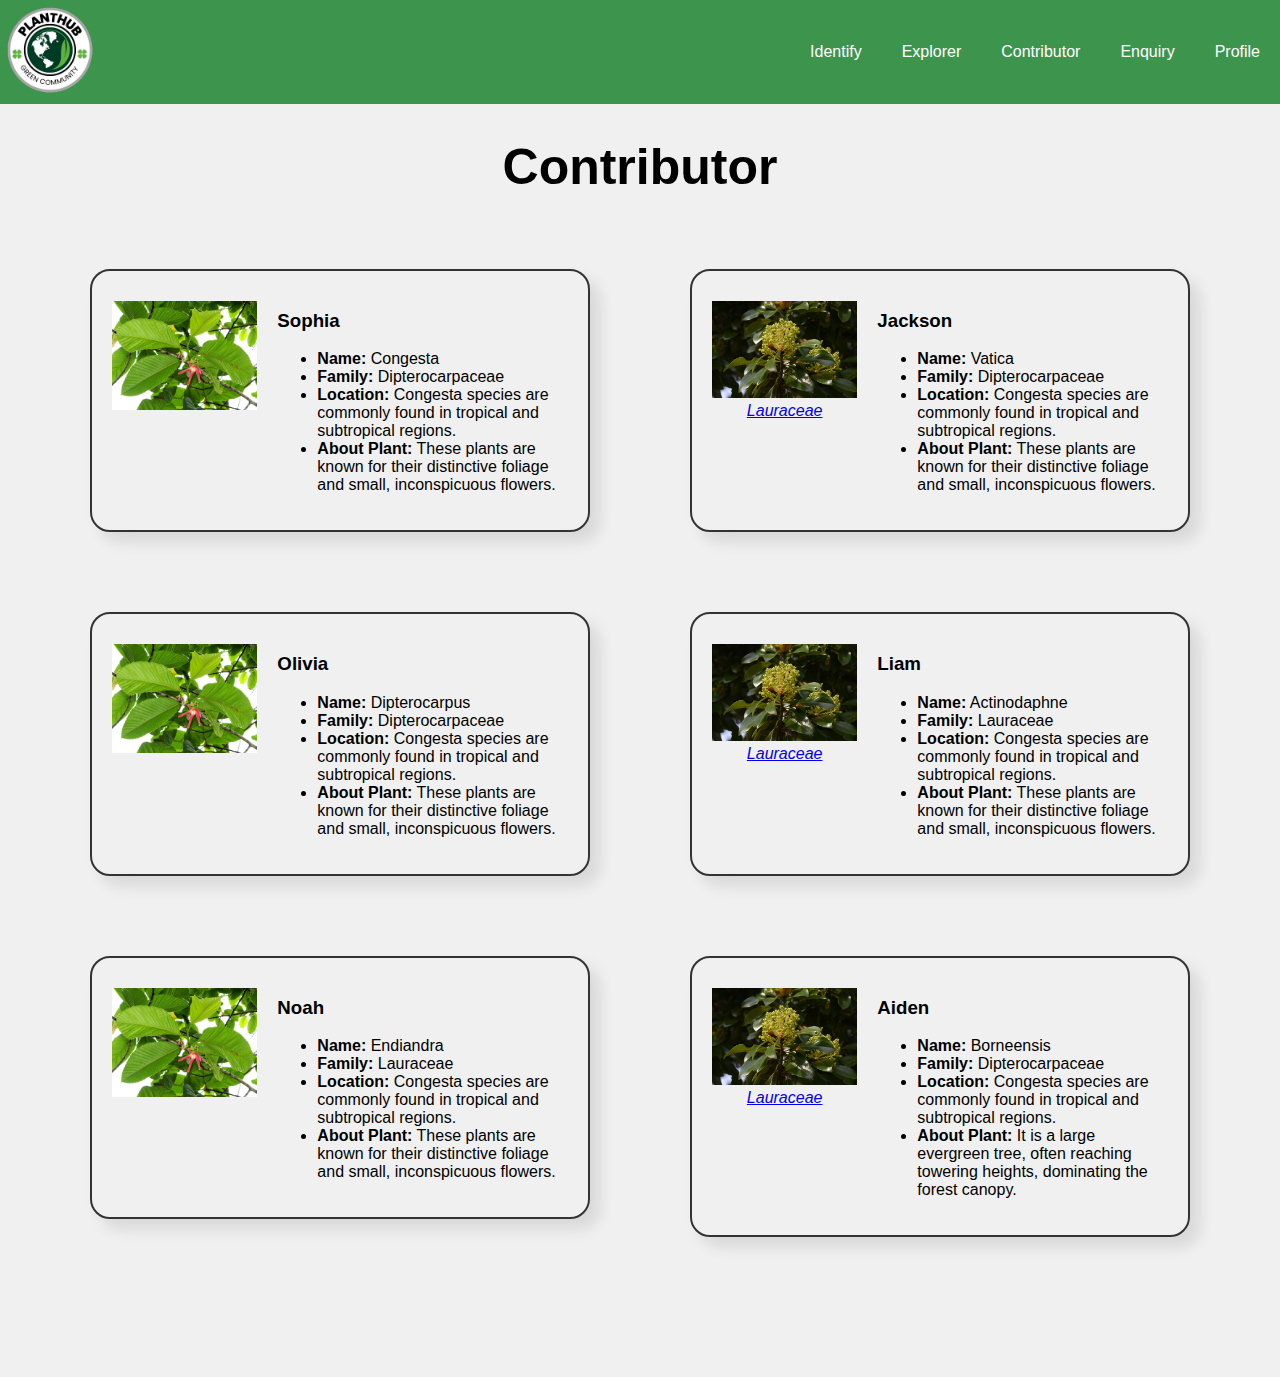
==== contributor.html @ 10cc2073 "contribute page completed" ====
<!DOCTYPE html>
<html lang="en">

<head>
    <meta charset="UTF-8">
    <meta name="viewport" content="width=device-width, initial-scale=1.0">
    <title>Card Page</title>
    <!-- <link rel="stylesheet" type="text/css" href="css/test.css"> -->
    <link rel="stylesheet" type="text/css" href="css/contributor.css">
    <style>

    </style>
</head>

<body>
    <header>
        <!-- Logo on the left -->
        <div class="logo">
            <img src="assets/logo2.png" alt="Logo">
        </div>
        <!-- Title in the middle -->

        <!-- Menu items on the right -->
        <nav class="menu">
            <a href="#">Identify</a>
            <a href="#">Explorer</a>
            <a href="#">Contributor</a>
            <a href="#">Enquiry</a>
            <a href="#">Profile</a>
        </nav>
    </header>

    <div class="card_container">
        <h1 class="heading">Contributor</h1>
        <div class="container">
            <div class="card">
                <div class="card-image">
                    <figure>
                        <img src="assets/plants/family/Dipterocarpaceae.jpg" alt="Example Image">
                    </figure>
                </div>
                <div class="card-content">
                    <h3>Sophia </h3>
                    <section>
                        <ul>
                            <li>
                                <strong>Name:</strong> Congesta
                            </li>
                            <li>
                                <strong>Family:</strong> Dipterocarpaceae
                            </li>
                            <li>
                                <strong>Location:</strong> Congesta species are commonly found in tropical and subtropical regions.
                            </li>
                            <li>
                                <strong>About Plant:</strong> These plants are known for their distinctive foliage and small, inconspicuous flowers.
                            </li>

                        </ul>
                    </section>

                </div>
            </div>
            <div class="card">
                <div class="card-image">
                    <figure>
                        <img src="assets/plants/family/Lauraceae.jpeg" alt="Example Image">
                        <figcaption><a href="https://encrypted-tbn0.gstatic.com/licensed-image?q=tbn:ANd9GcRYQjod8O1u52aLsDpYv13xZSHao8_-RgFOTRJWOLEQ8MurN_rtJ-u2Oj5k-egbOj0L0G3K1JrsvTBpusM">Lauraceae</a></figcaption>
                    </figure>
                </div>
                <div class="card-content">
                    <h3>Jackson </h3>
                    <section>
                        <ul>
                            <li>
                                <strong>Name:</strong> Vatica
                            </li>
                            <li>
                                <strong>Family:</strong> Dipterocarpaceae
                            </li>
                            <li>
                                <strong>Location:</strong> Congesta species are commonly found in tropical and subtropical regions.
                            </li>
                            <li>
                                <strong>About Plant:</strong> These plants are known for their distinctive foliage and small, inconspicuous flowers.
                            </li>

                        </ul>
                    </section>
                </div>
            </div>

        </div>
        <div class="container">
            <div class="card">
                <div class="card-image">
                    <figure>
                        <img src="assets/plants/family/Dipterocarpaceae.jpg" alt="Example Image">
                    </figure>
                </div>
                <div class="card-content">
                    <h3>Olivia </h3>
                    <section>
                        <ul>
                            <li>
                                <strong>Name:</strong> Dipterocarpus
                            </li>
                            <li>
                                <strong>Family:</strong> Dipterocarpaceae
                            </li>
                            <li>
                                <strong>Location:</strong> Congesta species are commonly found in tropical and subtropical regions.
                            </li>
                            <li>
                                <strong>About Plant:</strong> These plants are known for their distinctive foliage and small, inconspicuous flowers.
                            </li>

                        </ul>
                    </section>

                </div>
            </div>
            <div class="card">
                <div class="card-image">
                    <figure>
                        <img src="assets/plants/family/Lauraceae.jpeg" alt="Example Image">
                        <figcaption><a href="https://encrypted-tbn0.gstatic.com/licensed-image?q=tbn:ANd9GcRYQjod8O1u52aLsDpYv13xZSHao8_-RgFOTRJWOLEQ8MurN_rtJ-u2Oj5k-egbOj0L0G3K1JrsvTBpusM">Lauraceae</a></figcaption>
                    </figure>
                </div>
                <div class="card-content">
                    <h3>Liam </h3>
                    <section>
                        <ul>
                            <li>
                                <strong>Name:</strong> Actinodaphne
                            </li>
                            <li>
                                <strong>Family:</strong> Lauraceae
                            </li>
                            <li>
                                <strong>Location:</strong> Congesta species are commonly found in tropical and subtropical regions.
                            </li>
                            <li>
                                <strong>About Plant:</strong> These plants are known for their distinctive foliage and small, inconspicuous flowers.
                            </li>
  
                        </ul>
                    </section>
                </div>
            </div>

        </div>
        <div class="container">
            <div class="card">
                <div class="card-image">
                    <figure>
                        <img src="assets/plants/family/Dipterocarpaceae.jpg" alt="Example Image">
                    </figure>
                </div>
                <div class="card-content">
                    <h3>Noah </h3>
                    <section>
                        <ul>
                            <li>
                                <strong>Name:</strong> Endiandra
                            </li>
                            <li>
                                <strong>Family:</strong> Lauraceae
                            </li>
                            <li>
                                <strong>Location:</strong> Congesta species are commonly found in tropical and subtropical regions.
                            </li>
                            <li>
                                <strong>About Plant:</strong> These plants are known for their distinctive foliage and small, inconspicuous flowers.
                            </li>

                        </ul>
                    </section>

                </div>
            </div>
            <div class="card">
                <div class="card-image">
                    <figure>
                        <img src="assets/plants/family/Lauraceae.jpeg" alt="Example Image">
                        <figcaption><a href="https://encrypted-tbn0.gstatic.com/licensed-image?q=tbn:ANd9GcRYQjod8O1u52aLsDpYv13xZSHao8_-RgFOTRJWOLEQ8MurN_rtJ-u2Oj5k-egbOj0L0G3K1JrsvTBpusM">Lauraceae</a></figcaption>
                    </figure>
                </div>
                <div class="card-content">
                    <h3>Aiden </h3>
                    <section>
                        <ul>
                            <li>
                                <strong>Name:</strong> Borneensis
                            </li>
                            <li>
                                <strong>Family:</strong> Dipterocarpaceae
                            </li>
                            <li>
                                <strong>Location:</strong> Congesta species are commonly found in tropical and subtropical regions.
                            </li>
                            <li>
                                <strong>About Plant:</strong> It is a large evergreen tree, often reaching towering heights, dominating the forest canopy.
                            </li>

                        </ul>
                    </section>
                </div>
            </div>

        </div>
    </div>

</body>

</html>
---- css/test.css ----
/* Your CSS styles here */
body {
    font-family: Arial, sans-serif;
    background-color: #f0f0f0;
    margin: 0;
    padding: 0;
}

header {
    background-color: #a4a0a0;
    color: #fff;
    display: flex;
    justify-content: space-between;
    align-items: center;
}

/* Logo styles */
.logo img {
    width: 100px; /* Adjust the size as needed */
    height: 100px; /* Adjust the size as needed */
    margin-right: 10px;
}

/* Title styles */
.title h1 {
    font-size: 1.5rem;
    margin: 0;
}

/* Navigation menu styles */
.menu {
    display: flex;
}

.menu a {
    text-decoration: none;
    color: #fff;
    padding: 10px 20px;
}

.container {
    display: flex;
    flex-wrap: wrap;
    justify-content: center;
    padding: 20px;
}

.card {
    background-color: #fff;
    border: 1px solid #ccc;
    border-radius: 5px;
    margin: 10px;
    width: 300px;
    box-shadow: 0 2px 4px rgba(0, 0, 0, 0.1);
}

.card img {
    width: 100px;
    height: 100px;
    border-radius: 50%;
    margin: 20px;
}

.card .card-content {
    padding: 20px;
}

.card h2 {
    font-size: 1.2rem;
    margin: 0;
}

.card p {
    font-size: 0.9rem;
    margin: 0;
}
---- css/contributor.css ----
/* Your CSS styles here */
body {
    font-family: Arial, sans-serif;
    background-color: #f0f0f0;
    margin: 0;
    padding: 0;
}

header {
    background-color: #3d944d;
    color: #fff;
    display: flex;
    justify-content: space-between;
    align-items: center;
}

/* Logo styles */
.logo img {
    width: 100px; /* Adjust the size as needed */
    height: 100px; /* Adjust the size as needed */
    margin-right: 10px;
}

/* Title styles */
.title h1 {
    font-size: 1.5rem;
    margin: 0;
}

/* Navigation menu styles */
.menu {
    display: flex;
    align-items: center;
}

.menu a {
    text-decoration: none;
    color: #fff;
    padding: 10px 20px;
}

.container {
    display: flex;
    flex-wrap: wrap;
    justify-content: space-between;
    padding: 20px;
    margin-left: 50px;
    margin-right: 50px;

}

.card_container {
    display: flex;
    flex-wrap: wrap;
    justify-content: center;
    margin-bottom: 100px;
    padding: 0;
}

.heading{
font-size: 50px;
}

.card {
    display: flex;
    border: 2px solid #333;
    padding: 20px;
    margin: 20px;
    width: 40%;
    height: fit-content;
    border-radius: 20px;
    box-shadow: 10px 10px 15px rgba(5, 0, 0, 0.1); 
}

.card-image {
    flex: 1;
    margin-right: 20px;
}

.card-image img {
    max-width: 100%;
    height: 50%;
}

.card-content {
    flex: 2;
}

h1 {
    font-size: 24px;
}

h2 {
    font-size: 18px;
}

figure {
    margin: 10px 0;
}

figcaption {
    text-align: center;
    font-style: italic;
}

ol {
    list-style-type: decimal;
    margin-left: 20px;
}

dl {
    margin: 10px 0;
}

dt {
    font-weight: bold;
}

.card_Genus {
    display: flex;
    border: 2px solid #333;
    padding: 20px;
    margin: 20px;
    width:70%;
    height: fit-content;
    box-shadow: 10px 10px 15px rgba(5, 0, 0, 0.1); 
}

.card_Genus-image {
    flex: 1;
    margin-right: 20px;
}

.card_Genus-image img {
    max-width: 100%;
    height: 50%;
}

.card_Genus-content {
    flex: 2;
}


.card_Species {
    display: flex;
    flex-direction: column; 
    border: 2px solid #333;
    padding: 20px;
    margin: 20px;
    width:30%;
    height: fit-content;
    box-shadow: 10px 10px 15px rgba(5, 0, 0, 0.1); 
}

.card_Species-image {
    flex: 1;
    margin-right: 20px;
}

.card_Species-image img {
    max-width: 100%;
    height: 50%;
}

.card_Species-content {
    flex: 2;
}
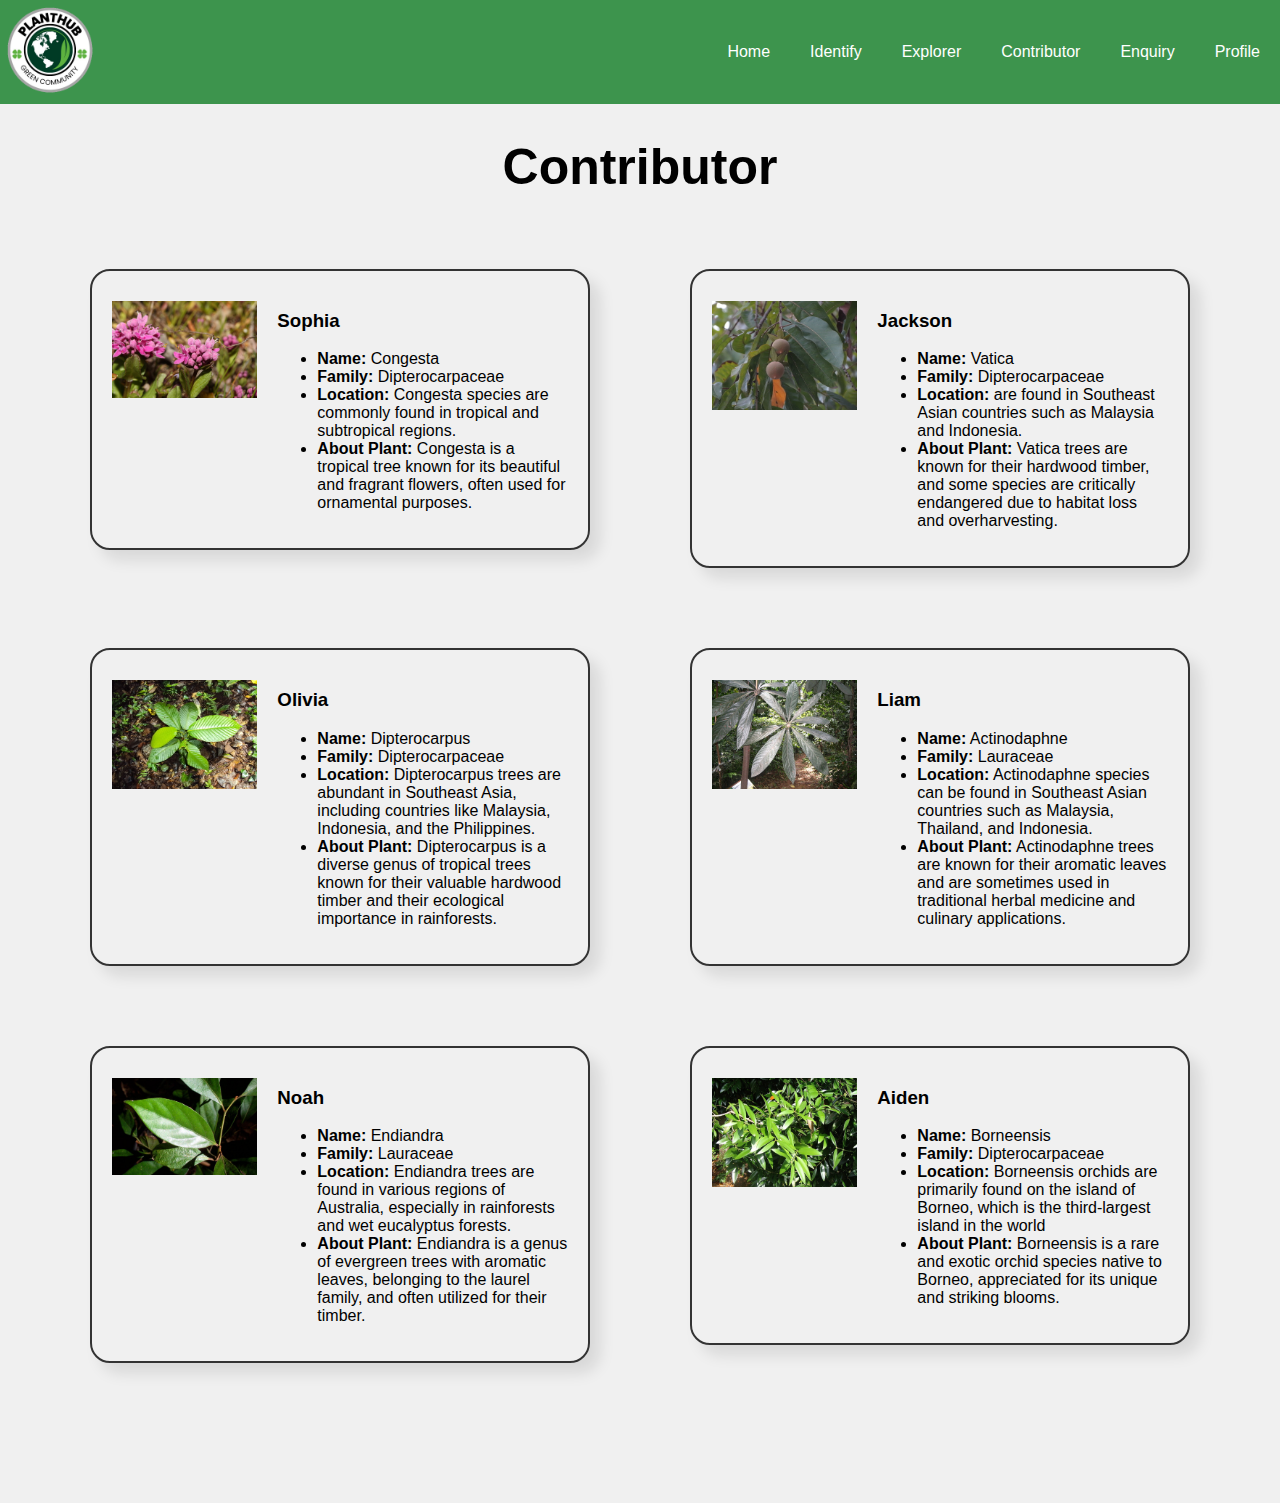
==== commit 62e7fc96: "all completed" ====
--- a/contributor.html
+++ b/contributor.html
@@ -22,11 +22,12 @@
 
         <!-- Menu items on the right -->
         <nav class="menu">
-            <a href="#">Identify</a>
-            <a href="#">Explorer</a>
-            <a href="#">Contributor</a>
-            <a href="#">Enquiry</a>
-            <a href="#">Profile</a>
+            <a href="index.html">Home</a>
+            <a href="identify.html">Identify</a>
+            <a href="explorer.html">Explorer</a>
+            <a href="contributor.html">Contributor</a>
+            <a href="enquiry.html">Enquiry</a>
+            <a href="Profile.html">Profile</a>
         </nav>
     </header>
 
@@ -36,7 +37,7 @@
             <div class="card">
                 <div class="card-image">
                     <figure>
-                        <img src="assets/plants/family/Dipterocarpaceae.jpg" alt="Example Image">
+                        <img src="assets/plants/Species/Plectritis_congesta_5698.JPG" alt="Example Image">
                     </figure>
                 </div>
                 <div class="card-content">
@@ -53,19 +54,18 @@
                                 <strong>Location:</strong> Congesta species are commonly found in tropical and subtropical regions.
                             </li>
                             <li>
-                                <strong>About Plant:</strong> These plants are known for their distinctive foliage and small, inconspicuous flowers.
-                            </li>
-
-                        </ul>
-                    </section>
-
-                </div>
-            </div>
-            <div class="card">
-                <div class="card-image">
-                    <figure>
-                        <img src="assets/plants/family/Lauraceae.jpeg" alt="Example Image">
-                        <figcaption><a href="https://encrypted-tbn0.gstatic.com/licensed-image?q=tbn:ANd9GcRYQjod8O1u52aLsDpYv13xZSHao8_-RgFOTRJWOLEQ8MurN_rtJ-u2Oj5k-egbOj0L0G3K1JrsvTBpusM">Lauraceae</a></figcaption>
+                                <strong>About Plant:</strong> Congesta is a tropical tree known for its beautiful and fragrant flowers, often used for ornamental purposes.
+                            </li>
+
+                        </ul>
+                    </section>
+
+                </div>
+            </div>
+            <div class="card">
+                <div class="card-image">
+                    <figure>
+                        <img src="assets/plants/Genus/800px-Vatica_chinensis-5.jpeg" alt="Example Image">
                     </figure>
                 </div>
                 <div class="card-content">
@@ -79,11 +79,9 @@
                                 <strong>Family:</strong> Dipterocarpaceae
                             </li>
                             <li>
-                                <strong>Location:</strong> Congesta species are commonly found in tropical and subtropical regions.
-                            </li>
-                            <li>
-                                <strong>About Plant:</strong> These plants are known for their distinctive foliage and small, inconspicuous flowers.
-                            </li>
+                                <strong>Location:</strong> are found in Southeast Asian countries such as Malaysia and Indonesia.                            </li>
+                            <li>
+                                <strong>About Plant:</strong> Vatica trees are known for their hardwood timber, and some species are critically endangered due to habitat loss and overharvesting.                            </li>
 
                         </ul>
                     </section>
@@ -95,7 +93,7 @@
             <div class="card">
                 <div class="card-image">
                     <figure>
-                        <img src="assets/plants/family/Dipterocarpaceae.jpg" alt="Example Image">
+                        <img src="assets/plants/Genus/Dipterocarpus.jpeg" alt="Example Image">
                     </figure>
                 </div>
                 <div class="card-content">
@@ -109,22 +107,19 @@
                                 <strong>Family:</strong> Dipterocarpaceae
                             </li>
                             <li>
-                                <strong>Location:</strong> Congesta species are commonly found in tropical and subtropical regions.
-                            </li>
-                            <li>
-                                <strong>About Plant:</strong> These plants are known for their distinctive foliage and small, inconspicuous flowers.
-                            </li>
-
-                        </ul>
-                    </section>
-
-                </div>
-            </div>
-            <div class="card">
-                <div class="card-image">
-                    <figure>
-                        <img src="assets/plants/family/Lauraceae.jpeg" alt="Example Image">
-                        <figcaption><a href="https://encrypted-tbn0.gstatic.com/licensed-image?q=tbn:ANd9GcRYQjod8O1u52aLsDpYv13xZSHao8_-RgFOTRJWOLEQ8MurN_rtJ-u2Oj5k-egbOj0L0G3K1JrsvTBpusM">Lauraceae</a></figcaption>
+                                <strong>Location:</strong> Dipterocarpus trees are abundant in Southeast Asia, including countries like Malaysia, Indonesia, and the Philippines.                            </li>
+                            <li>
+                                <strong>About Plant:</strong>  Dipterocarpus is a diverse genus of tropical trees known for their valuable hardwood timber and their ecological importance in rainforests.                            </li>
+
+                        </ul>
+                    </section>
+
+                </div>
+            </div>
+            <div class="card">
+                <div class="card-image">
+                    <figure>
+                        <img src="assets/plants/Genus/Actinodaphne malaccensis.JPG" alt="Example Image">
                     </figure>
                 </div>
                 <div class="card-content">
@@ -138,11 +133,9 @@
                                 <strong>Family:</strong> Lauraceae
                             </li>
                             <li>
-                                <strong>Location:</strong> Congesta species are commonly found in tropical and subtropical regions.
-                            </li>
-                            <li>
-                                <strong>About Plant:</strong> These plants are known for their distinctive foliage and small, inconspicuous flowers.
-                            </li>
+                                <strong>Location:</strong>  Actinodaphne species can be found in Southeast Asian countries such as Malaysia, Thailand, and Indonesia.                            </li>
+                            <li>
+                                <strong>About Plant:</strong> Actinodaphne trees are known for their aromatic leaves and are sometimes used in traditional herbal medicine and culinary applications.                            </li>
   
                         </ul>
                     </section>
@@ -154,7 +147,7 @@
             <div class="card">
                 <div class="card-image">
                     <figure>
-                        <img src="assets/plants/family/Dipterocarpaceae.jpg" alt="Example Image">
+                        <img src="assets/plants/Genus/Endiandra_pubens_leaf.jpg" alt="Example Image">
                     </figure>
                 </div>
                 <div class="card-content">
@@ -168,22 +161,19 @@
                                 <strong>Family:</strong> Lauraceae
                             </li>
                             <li>
-                                <strong>Location:</strong> Congesta species are commonly found in tropical and subtropical regions.
-                            </li>
-                            <li>
-                                <strong>About Plant:</strong> These plants are known for their distinctive foliage and small, inconspicuous flowers.
-                            </li>
-
-                        </ul>
-                    </section>
-
-                </div>
-            </div>
-            <div class="card">
-                <div class="card-image">
-                    <figure>
-                        <img src="assets/plants/family/Lauraceae.jpeg" alt="Example Image">
-                        <figcaption><a href="https://encrypted-tbn0.gstatic.com/licensed-image?q=tbn:ANd9GcRYQjod8O1u52aLsDpYv13xZSHao8_-RgFOTRJWOLEQ8MurN_rtJ-u2Oj5k-egbOj0L0G3K1JrsvTBpusM">Lauraceae</a></figcaption>
+                                <strong>Location:</strong> Endiandra trees are found in various regions of Australia, especially in rainforests and wet eucalyptus forests.                            </li>
+                            <li>
+                                <strong>About Plant:</strong>  Endiandra is a genus of evergreen trees with aromatic leaves, belonging to the laurel family, and often utilized for their timber.                            </li>
+
+                        </ul>
+                    </section>
+
+                </div>
+            </div>
+            <div class="card">
+                <div class="card-image">
+                    <figure>
+                        <img src="assets/plants/Species/Agathis_borneensis_-_feuilles.JPG" alt="Example Image">
                     </figure>
                 </div>
                 <div class="card-content">
@@ -197,11 +187,9 @@
                                 <strong>Family:</strong> Dipterocarpaceae
                             </li>
                             <li>
-                                <strong>Location:</strong> Congesta species are commonly found in tropical and subtropical regions.
-                            </li>
-                            <li>
-                                <strong>About Plant:</strong> It is a large evergreen tree, often reaching towering heights, dominating the forest canopy.
-                            </li>
+                                <strong>Location:</strong>  Borneensis orchids are primarily found on the island of Borneo, which is the third-largest island in the world</li>
+                            <li>
+                                <strong>About Plant:</strong> Borneensis is a rare and exotic orchid species native to Borneo, appreciated for its unique and striking blooms.                            </li>
 
                         </ul>
                     </section>
--- a/css/contributor.css
+++ b/css/contributor.css
@@ -164,4 +164,46 @@
 
 .card_Species-content {
     flex: 2;
+}
+
+footer {
+    background-color: #333;
+    color: #fff;
+    padding: 20px 0;
+    margin-top: 30rem;
+}
+
+.footer-container {
+    display: flex;
+    justify-content: space-between;
+    flex-wrap: wrap;
+}
+
+.acknowledgement, .contact-social-media {
+    flex: 1;
+    text-align: center;
+    margin: 0 10px;
+}
+
+.acknowledgement h3, .contact-social-media h3 {
+    font-size: 1.2rem;
+}
+
+.acknowledgement p, .contact-social-media p {
+    margin: 0;
+    font-size: 0.9rem;
+}
+
+.contact-social-media ul {
+    list-style: none;
+    padding: 0;
+}
+
+.contact-social-media li {
+    margin: 10px 0;
+}
+
+.contact-social-media a {
+    color: #fff;
+    text-decoration: none;
 }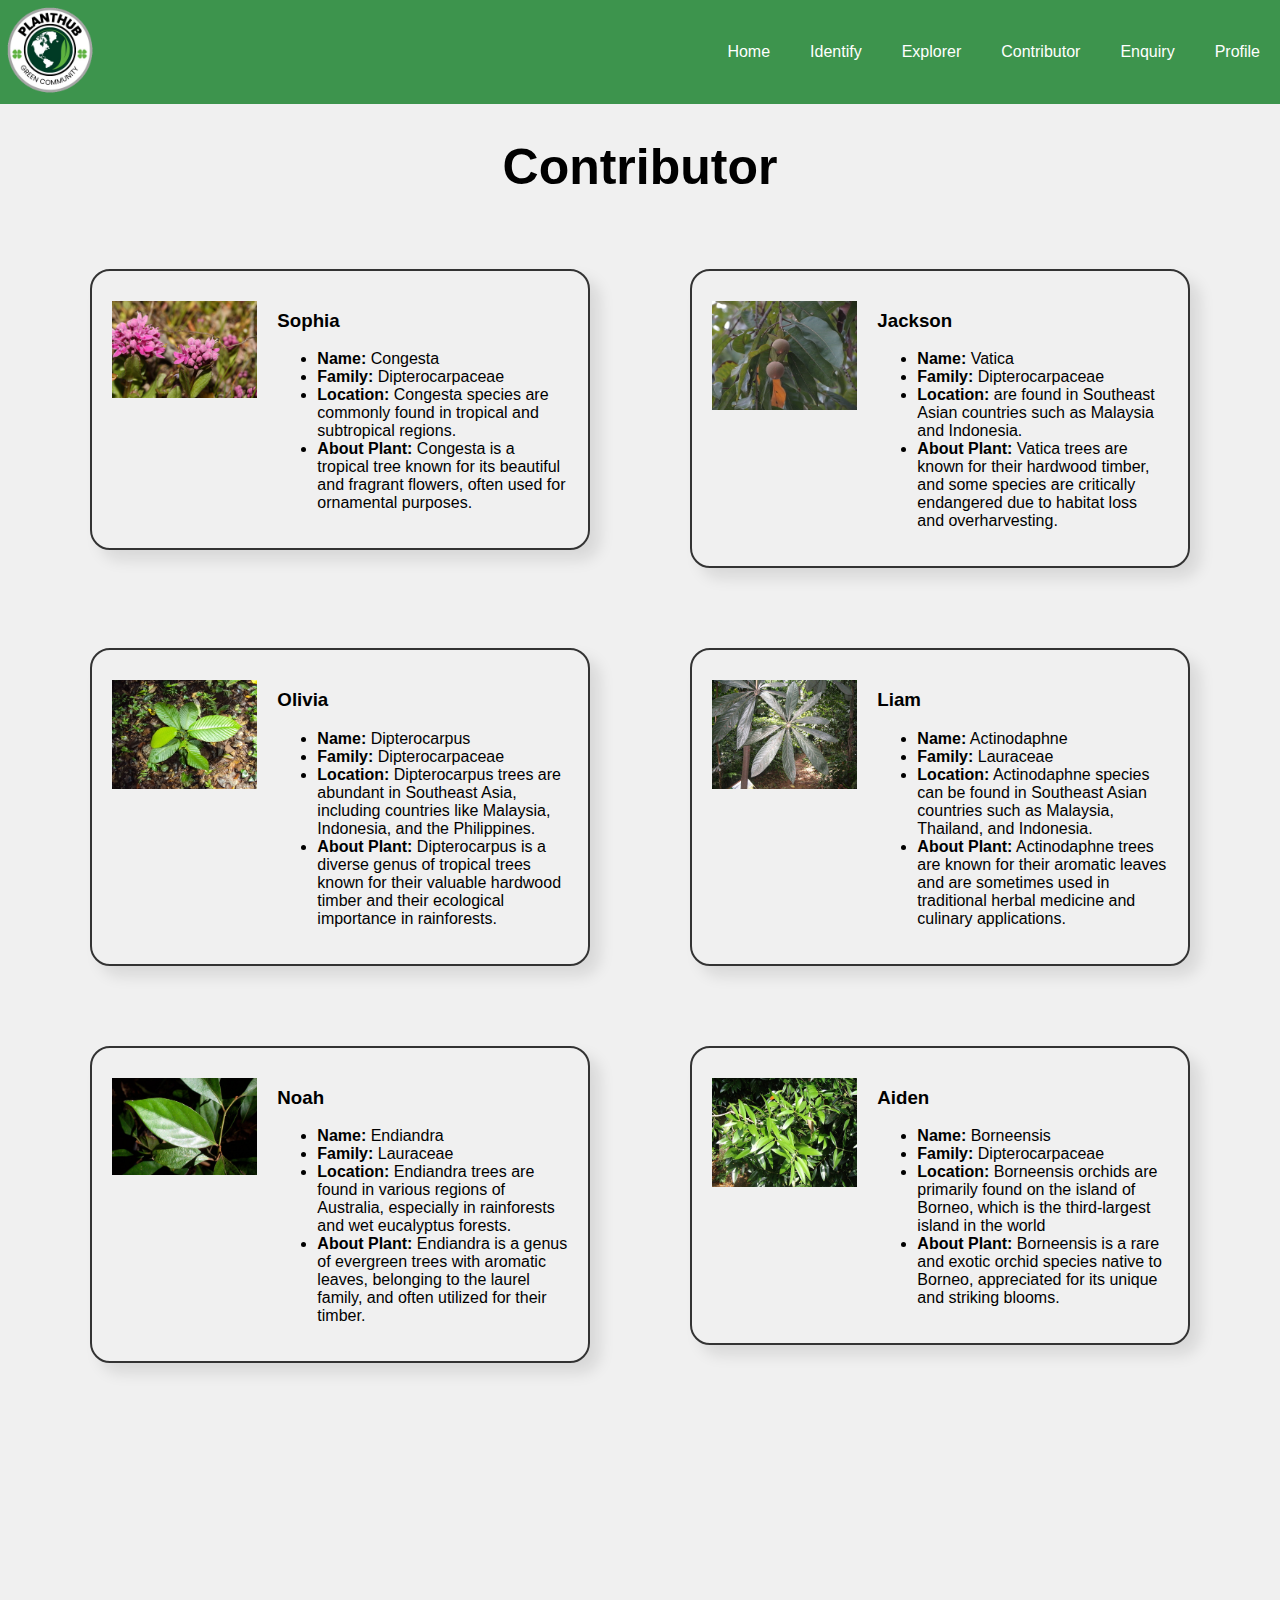
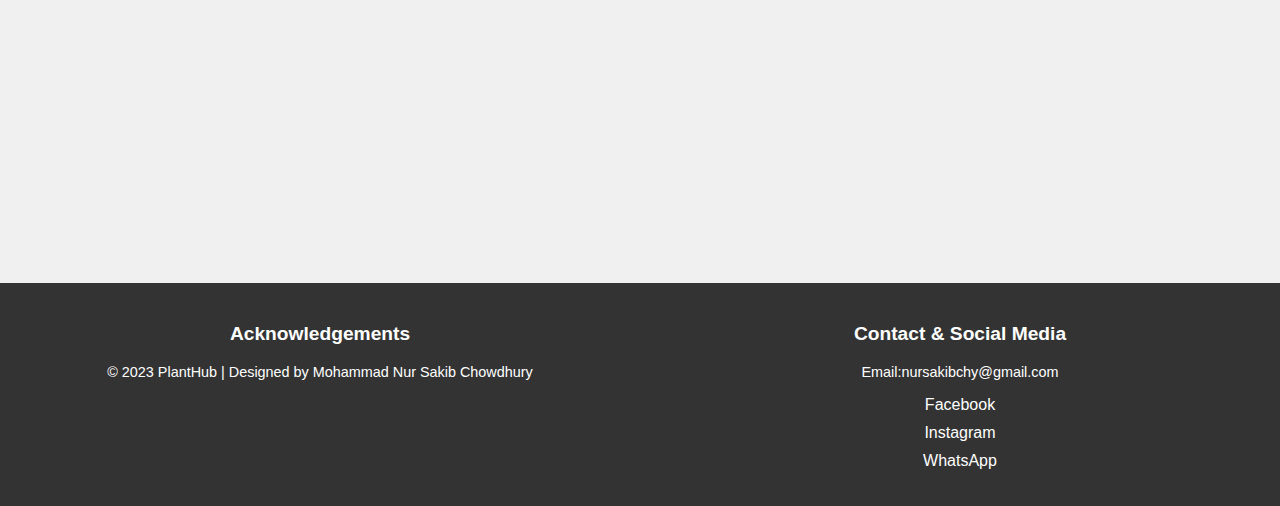
==== commit 81663877: "added footer in contributor" ====
--- a/contributor.html
+++ b/contributor.html
@@ -200,5 +200,22 @@
     </div>
 
 </body>
-
+<footer>
+    <div class="footer-container">
+        <div class="acknowledgement">
+            <h3>Acknowledgements</h3>
+            <p>&copy; 2023 PlantHub | Designed by Mohammad Nur Sakib Chowdhury</p>
+        </div>
+        <div class="contact-social-media">
+            <h3>Contact & Social Media</h3>
+            <p>Email:nursakibchy@gmail.com</p>
+            <ul>
+                <li><a href="https://www.facebook.com/" target="Nur Sakib"><i class="fa fa-facebook"></i> Facebook</a></li>
+                <li><a href="https://www.instagram.com/" target="sa_kib_nur"><i class="fa fa-instagram"></i> Instagram</a></li>
+                <li><a href="https://wa.me/+8801867850739" target="+8801867850739"><i class="fab fa-whatsapp"></i> WhatsApp</a></li>
+
+            </ul>
+        </div>
+    </div>
+</footer>
 </html>